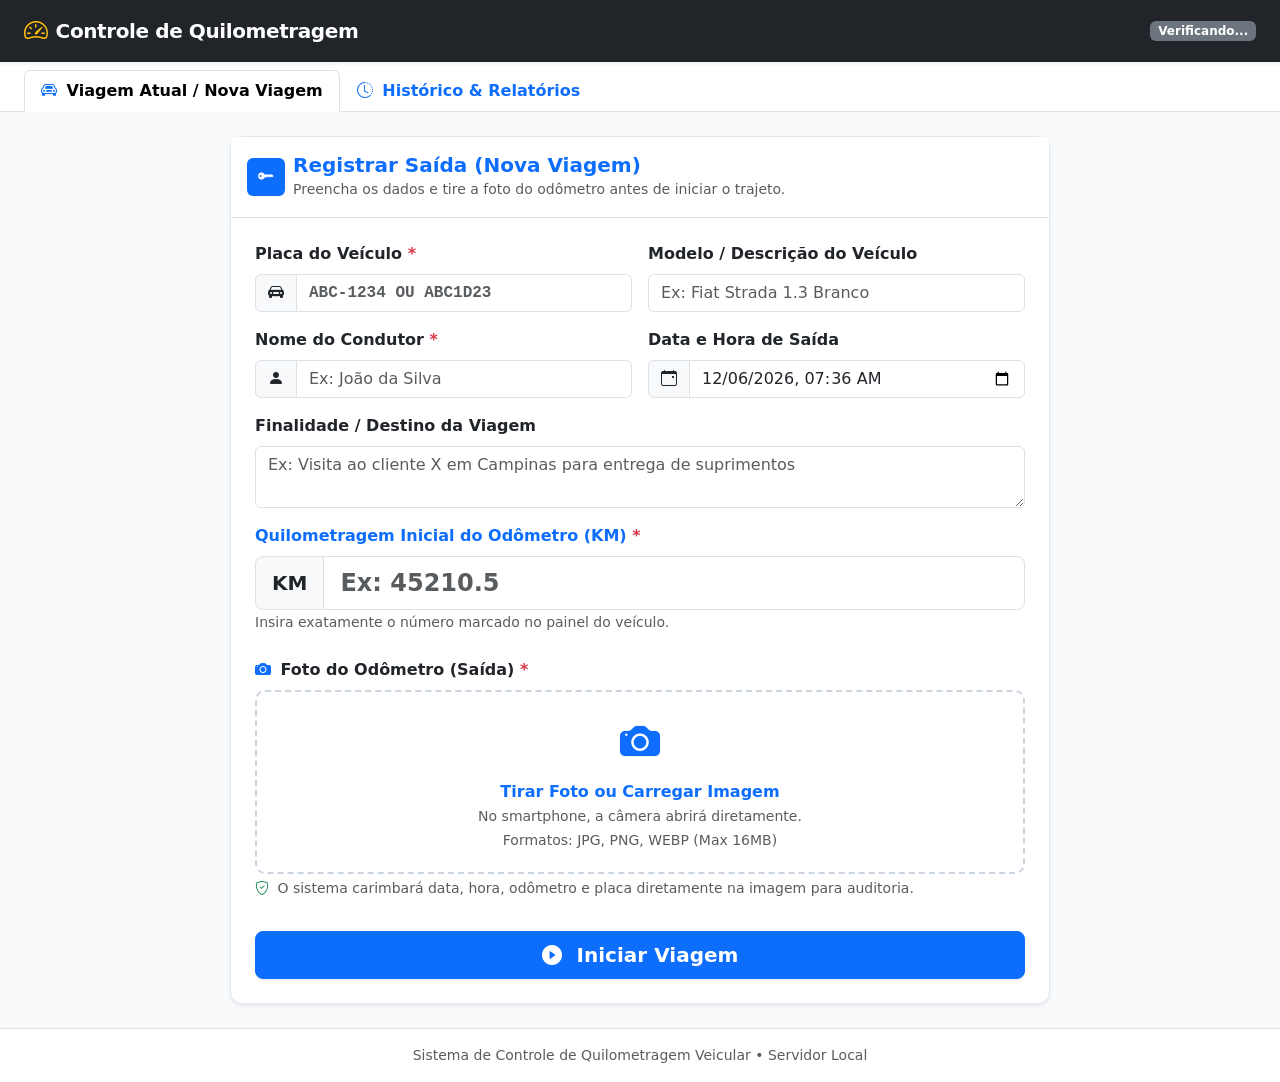
==== templates/index.html @ f2160346 "Publish APPFROTA project files Co-authored-by: Copilot <223556219+Copilot@users.noreply.github.com>" ====
<!DOCTYPE html>
<html lang="pt-BR">
<head>
    <meta charset="UTF-8">
    <meta name="viewport" content="width=device-width, initial-scale=1.0">
    <title>Controle de Quilometragem Veicular</title>
    <!-- Bootstrap 5 CSS -->
    <link href="https://cdn.jsdelivr.net/npm/bootstrap@5.3.3/dist/css/bootstrap.min.css" rel="stylesheet">
    <!-- Bootstrap Icons -->
    <link rel="stylesheet" href="https://cdn.jsdelivr.net/npm/bootstrap-icons@1.11.3/font/bootstrap-icons.min.css">
    <!-- Custom CSS -->
    <link rel="stylesheet" href="/static/css/style.css">
</head>
<body>

    <!-- Header / Navbar -->
    <nav class="navbar navbar-expand-lg navbar-dark bg-dark sticky-top shadow-sm">
        <div class="container-fluid px-3 px-md-4">
            <a class="navbar-brand d-flex align-items-center gap-2" href="#">
                <i class="bi bi-speedometer2 fs-4 text-warning"></i>
                <span>Controle de Quilometragem</span>
            </a>
            <div class="d-flex align-items-center gap-2">
                <span id="navStatusBadge" class="badge bg-secondary">Verificando...</span>
            </div>
        </div>
    </nav>

    <!-- Main Navigation Tabs -->
    <div class="bg-white border-bottom shadow-xs">
        <div class="container-fluid px-3 px-md-4">
            <ul class="nav nav-tabs border-0 pt-2" id="mainTab" role="tablist">
                <li class="nav-item" role="presentation">
                    <button class="nav-link active fw-semibold" id="tab-active-trip" data-bs-toggle="tab" data-bs-target="#activeTripPane" type="button" role="tab">
                        <i class="bi bi-car-front me-1 text-primary"></i> Viagem Atual / Nova Viagem
                    </button>
                </li>
                <li class="nav-item" role="presentation">
                    <button class="nav-link fw-semibold" id="tab-history" data-bs-toggle="tab" data-bs-target="#historyPane" type="button" role="tab">
                        <i class="bi bi-clock-history me-1 text-primary"></i> Histórico & Relatórios
                    </button>
                </li>
            </ul>
        </div>
    </div>

    <!-- Main Content Area -->
    <main class="container-fluid px-3 px-md-4 py-4 flex-grow-1">

        <div class="tab-content" id="mainTabContent">

            <!-- ========================================== -->
            <!-- TAB 1: REGISTRO / VIAGEM ATIVA             -->
            <!-- ========================================== -->
            <div class="tab-pane fade show active" id="activeTripPane" role="tabpanel">

                <!-- VIEW A: ACTIVE TRIP IN PROGRESS (Rendered dynamically if trip exists) -->
                <div id="activeTripContainer" class="d-none mb-4">
                    <div class="card active-trip-card shadow-lg p-3 p-md-4">
                        <div class="d-flex flex-column flex-md-row justify-content-between align-items-start align-items-md-center gap-2 mb-3">
                            <div class="d-flex align-items-center gap-2">
                                <span class="badge bg-warning text-dark fs-6 pulse-badge">
                                    <i class="bi bi-broadcast me-1"></i> VIAGEM EM ANDAMENTO
                                </span>
                                <span class="badge bg-light text-dark fw-bold fs-6" id="activePlate">ABC-1234</span>
                            </div>
                            <div class="text-white-50 small">
                                <i class="bi bi-stopwatch me-1"></i> Em trânsito: <strong class="text-white" id="activeDuration">0h 0m</strong>
                            </div>
                        </div>

                        <div class="row g-3 mb-3 text-white">
                            <div class="col-md-3 col-6">
                                <small class="text-white-50 d-block">Condutor</small>
                                <span class="fw-bold fs-6" id="activeDriver">-</span>
                            </div>
                            <div class="col-md-3 col-6">
                                <small class="text-white-50 d-block">Modelo do Veículo</small>
                                <span class="fw-semibold fs-6" id="activeModel">-</span>
                            </div>
                            <div class="col-md-3 col-6">
                                <small class="text-white-50 d-block">Partida (Saída)</small>
                                <span class="fw-semibold fs-6" id="activeStartTime">-</span>
                            </div>
                            <div class="col-md-3 col-6">
                                <small class="text-white-50 d-block">KM Inicial</small>
                                <span class="fw-bold fs-5 text-warning" id="activeStartKm">0.0 KM</span>
                            </div>
                        </div>

                        <div class="row g-3 mb-4">
                            <div class="col-md-6">
                                <small class="text-white-50 d-block mb-1">Finalidade / Destino</small>
                                <div class="bg-black bg-opacity-25 rounded p-2 text-white small" id="activePurpose">-</div>
                            </div>
                            <div class="col-md-6">
                                <small class="text-white-50 d-block mb-1">Foto Odômetro de Saída</small>
                                <div class="d-flex align-items-center gap-2">
                                    <img id="activeStartPhotoThumb" src="" alt="Foto Saída" class="odometer-thumb border-2 border-white" onclick="viewPhoto(this.src, 'Foto de Saída')">
                                    <span class="text-white-50 small">Clique na miniatura para ampliar</span>
                                </div>
                            </div>
                        </div>

                        <!-- Stops Timeline of active trip -->
                        <div class="mb-4">
                            <h6 class="text-white border-bottom border-white border-opacity-25 pb-2 mb-3">
                                <i class="bi bi-signpost-split me-1 text-warning"></i> Paradas Realizadas nesta Viagem (<span id="activeStopsCount">0</span>)
                            </h6>
                            <div id="activeStopsList" class="bg-black bg-opacity-20 rounded p-3">
                                <p class="text-white-50 mb-0 small fst-italic" id="noStopsMsg">Nenhuma parada registrada até o momento.</p>
                                <div id="activeStopsItems" class="d-flex flex-column gap-2"></div>
                            </div>
                        </div>

                        <!-- Action Buttons for Active Trip -->
                        <div class="d-flex flex-column flex-sm-row justify-content-between align-items-stretch align-items-sm-center gap-2 pt-2 border-top border-white border-opacity-25">
                            <button type="button" class="btn btn-outline-light btn-sm text-danger-hover" onclick="confirmCancelTrip()">
                                <i class="bi bi-x-circle me-1"></i> Cancelar Viagem
                            </button>
                            <div class="d-flex flex-column flex-sm-row gap-2">
                                <button type="button" class="btn btn-warning fw-bold text-dark px-3" onclick="openStopModal()">
                                    <i class="bi bi-pause-circle-fill me-1"></i> + Registrar Parada
                                </button>
                                <button type="button" class="btn btn-success fw-bold px-4" onclick="openFinishModal()">
                                    <i class="bi bi-flag-fill me-1"></i> Encerrar Viagem (Chegada)
                                </button>
                            </div>
                        </div>
                    </div>
                </div>

                <!-- VIEW B: NEW TRIP FORM (Shown when NO active trip) -->
                <div id="newTripContainer" class="card shadow-sm mx-auto" style="max-width: 820px;">
                    <div class="card-header bg-white border-bottom py-3">
                        <div class="d-flex align-items-center gap-2">
                            <div class="bg-primary text-white rounded p-2 d-flex align-items-center justify-content-center" style="width: 38px; height: 38px;">
                                <i class="bi bi-key-fill"></i>
                            </div>
                            <div>
                                <h5 class="mb-0 fw-bold text-primary">Registrar Saída (Nova Viagem)</h5>
                                <small class="text-muted">Preencha os dados e tire a foto do odômetro antes de iniciar o trajeto.</small>
                            </div>
                        </div>
                    </div>

                    <div class="card-body p-3 p-md-4">
                        <form id="startTripForm" enctype="multipart/form-data">
                            <div class="row g-3 mb-3">
                                <div class="col-md-6">
                                    <label class="form-label fw-semibold">Placa do Veículo <span class="text-danger">*</span></label>
                                    <div class="input-group">
                                        <span class="input-group-text"><i class="bi bi-car-front-fill"></i></span>
                                        <input type="text" class="form-control text-uppercase font-monospace fw-bold" name="vehicle_plate" id="startPlate" placeholder="ABC-1234 ou ABC1D23" required>
                                    </div>
                                </div>
                                <div class="col-md-6">
                                    <label class="form-label fw-semibold">Modelo / Descrição do Veículo</label>
                                    <input type="text" class="form-control" name="vehicle_model" id="startModel" placeholder="Ex: Fiat Strada 1.3 Branco">
                                </div>
                            </div>

                            <div class="row g-3 mb-3">
                                <div class="col-md-6">
                                    <label class="form-label fw-semibold">Nome do Condutor <span class="text-danger">*</span></label>
                                    <div class="input-group">
                                        <span class="input-group-text"><i class="bi bi-person-fill"></i></span>
                                        <input type="text" class="form-control" name="driver_name" id="startDriver" placeholder="Ex: João da Silva" required>
                                    </div>
                                </div>
                                <div class="col-md-6">
                                    <label class="form-label fw-semibold">Data e Hora de Saída</label>
                                    <div class="input-group">
                                        <span class="input-group-text"><i class="bi bi-calendar-event"></i></span>
                                        <input type="datetime-local" class="form-control" name="start_time" id="startTimeInput">
                                    </div>
                                </div>
                            </div>

                            <div class="mb-3">
                                <label class="form-label fw-semibold">Finalidade / Destino da Viagem</label>
                                <textarea class="form-control" name="purpose" id="startPurpose" rows="2" placeholder="Ex: Visita ao cliente X em Campinas para entrega de suprimentos"></textarea>
                            </div>

                            <div class="mb-4">
                                <label class="form-label fw-bold text-primary">Quilometragem Inicial do Odômetro (KM) <span class="text-danger">*</span></label>
                                <div class="input-group input-group-lg">
                                    <span class="input-group-text bg-light fw-bold">KM</span>
                                    <input type="number" step="0.1" min="0" class="form-control fw-bold fs-4 text-primary" name="start_km" id="startKm" placeholder="Ex: 45210.5" required>
                                </div>
                                <small class="text-muted">Insira exatamente o número marcado no painel do veículo.</small>
                            </div>

                            <!-- Photo Upload / Camera Capture -->
                            <div class="mb-4">
                                <label class="form-label fw-bold">
                                    <i class="bi bi-camera-fill text-primary me-1"></i> Foto do Odômetro (Saída) <span class="text-danger">*</span>
                                </label>
                                
                                <div class="photo-upload-box" id="startPhotoBox" onclick="document.getElementById('startPhotoInput').click()">
                                    <input type="file" id="startPhotoInput" name="photo" accept="image/*" capture="environment" class="d-none" required onchange="handlePhotoSelect(this, 'startPreview', 'startPhotoBoxContent')">
                                    
                                    <div id="startPhotoBoxContent">
                                        <i class="bi bi-camera-fill fs-1 text-primary mb-2 d-block"></i>
                                        <span class="fw-bold d-block text-primary">Tirar Foto ou Carregar Imagem</span>
                                        <small class="text-muted">No smartphone, a câmera abrirá diretamente.<br>Formatos: JPG, PNG, WEBP (Max 16MB)</small>
                                    </div>

                                    <div id="startPreview" class="photo-preview-container d-none">
                                        <img src="" alt="Pré-visualização" class="photo-preview-img mb-2 d-block mx-auto">
                                        <button type="button" class="btn btn-sm btn-outline-danger" onclick="clearPhotoSelection(event, 'startPhotoInput', 'startPreview', 'startPhotoBoxContent')">
                                            <i class="bi bi-trash"></i> Trocar Imagem
                                        </button>
                                    </div>
                                </div>
                                <small class="text-muted mt-1 d-block">
                                    <i class="bi bi-shield-check text-success me-1"></i> O sistema carimbará data, hora, odômetro e placa diretamente na imagem para auditoria.
                                </small>
                            </div>

                            <div class="d-grid pt-2">
                                <button type="submit" id="btnStartSubmit" class="btn btn-primary btn-lg fw-bold shadow-sm">
                                    <i class="bi bi-play-circle-fill me-2"></i> Iniciar Viagem
                                </button>
                            </div>
                        </form>
                    </div>
                </div>

            </div>

            <!-- ========================================== -->
            <!-- TAB 2: HISTÓRICO & RELATÓRIOS              -->
            <!-- ========================================== -->
            <div class="tab-pane fade" id="historyPane" role="tabpanel">

                <!-- Filter & Export Controls Card -->
                <div class="card shadow-sm mb-4">
                    <div class="card-body p-3 p-md-4">
                        <div class="row g-3 align-items-end">
                            <div class="col-md-3 col-sm-6">
                                <label class="form-label small fw-semibold text-muted">Filtrar por Mês</label>
                                <div class="input-group">
                                    <span class="input-group-text"><i class="bi bi-calendar3"></i></span>
                                    <select class="form-select" id="filterMonth" onchange="loadTrips()">
                                        <option value="">Todos os Meses</option>
                                    </select>
                                </div>
                            </div>
                            <div class="col-md-3 col-sm-6">
                                <label class="form-label small fw-semibold text-muted">Status da Viagem</label>
                                <select class="form-select" id="filterStatus" onchange="loadTrips()">
                                    <option value="">Todos os Status</option>
                                    <option value="FINALIZADA">Finalizadas</option>
                                    <option value="EM_ANDAMENTO">Em Andamento</option>
                                    <option value="CANCELADA">Canceladas</option>
                                </select>
                            </div>
                            <div class="col-md-3 col-sm-6">
                                <label class="form-label small fw-semibold text-muted">Busca Rápida</label>
                                <div class="input-group">
                                    <span class="input-group-text"><i class="bi bi-search"></i></span>
                                    <input type="text" class="form-control" id="filterSearch" placeholder="Placa, condutor ou destino..." oninput="debounceLoadTrips()">
                                </div>
                            </div>
                            <!-- Export Buttons -->
                            <div class="col-md-3 col-sm-6">
                                <label class="form-label small fw-semibold text-muted">Exportar Relatório</label>
                                <div class="d-flex gap-2">
                                    <button type="button" class="btn btn-outline-danger flex-fill fw-semibold btn-sm" onclick="exportData('pdf')" title="Baixar PDF do Mês Selecionado">
                                        <i class="bi bi-file-earmark-pdf-fill me-1"></i> PDF
                                    </button>
                                    <button type="button" class="btn btn-outline-success flex-fill fw-semibold btn-sm" onclick="exportData('excel')" title="Baixar Planilha Excel (.xlsx)">
                                        <i class="bi bi-file-earmark-excel-fill me-1"></i> Excel
                                    </button>
                                    <button type="button" class="btn btn-outline-secondary flex-fill fw-semibold btn-sm" onclick="exportData('csv')" title="Baixar Arquivo CSV">
                                        <i class="bi bi-filetype-csv me-1"></i> CSV
                                    </button>
                                </div>
                            </div>
                        </div>
                    </div>
                </div>

                <!-- KPI Cards Row -->
                <div class="row g-3 mb-4">
                    <div class="col-xl-3 col-sm-6">
                        <div class="card kpi-card shadow-sm p-3">
                            <div class="d-flex justify-content-between align-items-center">
                                <div>
                                    <small class="text-muted fw-semibold d-block">TOTAL DE VIAGENS</small>
                                    <span class="fs-3 fw-bold text-dark" id="kpiTotalTrips">0</span>
                                </div>
                                <div class="bg-primary bg-opacity-10 text-primary rounded-circle p-3">
                                    <i class="bi bi-geo-alt-fill fs-4"></i>
                                </div>
                            </div>
                        </div>
                    </div>
                    <div class="col-xl-3 col-sm-6">
                        <div class="card kpi-card kpi-success shadow-sm p-3">
                            <div class="d-flex justify-content-between align-items-center">
                                <div>
                                    <small class="text-muted fw-semibold d-block">KM TOTAL PERCORRIDO</small>
                                    <span class="fs-3 fw-bold text-success" id="kpiTotalKm">0,0 KM</span>
                                </div>
                                <div class="bg-success bg-opacity-10 text-success rounded-circle p-3">
                                    <i class="bi bi-speedometer fs-4"></i>
                                </div>
                            </div>
                        </div>
                    </div>
                    <div class="col-xl-3 col-sm-6">
                        <div class="card kpi-card kpi-info shadow-sm p-3">
                            <div class="d-flex justify-content-between align-items-center">
                                <div>
                                    <small class="text-muted fw-semibold d-block">MÉDIA KM / VIAGEM</small>
                                    <span class="fs-3 fw-bold text-primary" id="kpiAvgKm">0,0 KM</span>
                                </div>
                                <div class="bg-info bg-opacity-10 text-primary rounded-circle p-3">
                                    <i class="bi bi-graph-up fs-4"></i>
                                </div>
                            </div>
                        </div>
                    </div>
                    <div class="col-xl-3 col-sm-6">
                        <div class="card kpi-card kpi-warning shadow-sm p-3">
                            <div class="d-flex justify-content-between align-items-center">
                                <div>
                                    <small class="text-muted fw-semibold d-block">VEÍCULOS ATIVOS</small>
                                    <span class="fs-3 fw-bold text-warning" id="kpiVehicles">0</span>
                                </div>
                                <div class="bg-warning bg-opacity-10 text-warning rounded-circle p-3">
                                    <i class="bi bi-truck fs-4"></i>
                                </div>
                            </div>
                        </div>
                    </div>
                </div>

                <!-- Table Card -->
                <div class="card shadow-sm">
                    <div class="card-header bg-white border-bottom py-3 d-flex justify-content-between align-items-center">
                        <h6 class="mb-0 fw-bold">
                            <i class="bi bi-list-ul me-1 text-primary"></i> Histórico de Viagens
                        </h6>
                        <span class="badge bg-light text-dark border" id="tableCountBadge">0 registros</span>
                    </div>

                    <div class="table-responsive">
                        <table class="table table-hover align-middle mb-0" id="tripsTable">
                            <thead class="table-light small text-muted text-uppercase">
                                <tr>
                                    <th class="ps-3">ID / Início</th>
                                    <th>Veículo / Condutor</th>
                                    <th>KM Inicial</th>
                                    <th>Paradas</th>
                                    <th>KM Final</th>
                                    <th>Distância</th>
                                    <th>Status</th>
                                    <th class="text-end pe-3">Ações</th>
                                </tr>
                            </thead>
                            <tbody id="tripsTableBody">
                                <tr>
                                    <td colspan="8" class="text-center py-5 text-muted">
                                        <div class="spinner-border spinner-border-sm text-primary mb-2" role="status"></div>
                                        <div>Carregando viagens...</div>
                                    </td>
                                </tr>
                            </tbody>
                        </table>
                    </div>
                </div>

            </div>

        </div>

    </main>

    <!-- Footer -->
    <footer class="bg-white border-top py-3 mt-auto">
        <div class="container-fluid px-4 text-center text-muted small">
            Sistema de Controle de Quilometragem Veicular &bull; Servidor Local
        </div>
    </footer>

    <!-- ========================================== -->
    <!-- MODAL: REGISTRAR PARADA                    -->
    <!-- ========================================== -->
    <div class="modal fade" id="modalStop" tabindex="-1" aria-hidden="true">
        <div class="modal-dialog modal-dialog-centered">
            <div class="modal-content">
                <form id="stopForm" enctype="multipart/form-data">
                    <div class="modal-header bg-warning bg-opacity-10 border-bottom border-warning">
                        <h5 class="modal-title fw-bold text-dark">
                            <i class="bi bi-pause-circle-fill text-warning me-2"></i> Registrar Parada na Viagem
                        </h5>
                        <button type="button" class="btn-close" data-bs-dismiss="modal" aria-label="Close"></button>
                    </div>
                    <div class="modal-body p-4">
                        <div class="alert alert-info py-2 small mb-3">
                            <i class="bi bi-info-circle me-1"></i> KM inicial da viagem: <strong id="modalStopStartKm">0.0 KM</strong>
                        </div>

                        <div class="mb-3">
                            <label class="form-label fw-bold">Quilometragem no Momento da Parada (KM) <span class="text-danger">*</span></label>
                            <input type="number" step="0.1" min="0" class="form-control form-control-lg fw-bold text-warning" name="stop_km" id="stopKmInput" placeholder="Ex: 45280.0" required>
                        </div>

                        <div class="mb-3">
                            <label class="form-label fw-semibold">Motivo / Local da Parada</label>
                            <input type="text" class="form-control" name="reason" id="stopReasonInput" placeholder="Ex: Almoço, Abastecimento, Pausa descanso, Pedágio">
                        </div>

                        <!-- Photo Capture for Stop -->
                        <div class="mb-3">
                            <label class="form-label fw-bold">
                                <i class="bi bi-camera-fill text-primary me-1"></i> Foto do Odômetro na Parada <span class="text-danger">*</span>
                            </label>
                            <div class="photo-upload-box" onclick="document.getElementById('stopPhotoInput').click()">
                                <input type="file" id="stopPhotoInput" name="photo" accept="image/*" capture="environment" class="d-none" required onchange="handlePhotoSelect(this, 'stopPreview', 'stopPhotoBoxContent')">
                                <div id="stopPhotoBoxContent">
                                    <i class="bi bi-camera-fill fs-2 text-warning mb-1 d-block"></i>
                                    <span class="fw-bold d-block text-dark">Tirar Foto do Odômetro</span>
                                    <small class="text-muted">A foto receberá carimbo com o timestamp da parada.</small>
                                </div>
                                <div id="stopPreview" class="photo-preview-container d-none">
                                    <img src="" alt="Pré-visualização" class="photo-preview-img mb-2 d-block mx-auto">
                                    <button type="button" class="btn btn-sm btn-outline-danger" onclick="clearPhotoSelection(event, 'stopPhotoInput', 'stopPreview', 'stopPhotoBoxContent')">
                                        <i class="bi bi-trash"></i> Trocar
                                    </button>
                                </div>
                            </div>
                        </div>
                    </div>
                    <div class="modal-footer bg-light">
                        <button type="button" class="btn btn-outline-secondary" data-bs-dismiss="modal">Cancelar</button>
                        <button type="submit" id="btnStopSubmit" class="btn btn-warning fw-bold text-dark">
                            <i class="bi bi-check2-circle me-1"></i> Salvar Parada
                        </button>
                    </div>
                </form>
            </div>
        </div>
    </div>

    <!-- ========================================== -->
    <!-- MODAL: ENCERRAR VIAGEM (CHEGADA)           -->
    <!-- ========================================== -->
    <div class="modal fade" id="modalFinish" tabindex="-1" aria-hidden="true">
        <div class="modal-dialog modal-dialog-centered">
            <div class="modal-content">
                <form id="finishForm" enctype="multipart/form-data">
                    <div class="modal-header bg-success bg-opacity-10 border-bottom border-success">
                        <h5 class="modal-title fw-bold text-success">
                            <i class="bi bi-flag-fill text-success me-2"></i> Encerrar Viagem (Chegada)
                        </h5>
                        <button type="button" class="btn-close" data-bs-dismiss="modal" aria-label="Close"></button>
                    </div>
                    <div class="modal-body p-4">
                        <div class="alert alert-secondary py-2 small mb-3">
                            <div class="d-flex justify-content-between">
                                <span>KM de Saída: <strong id="modalFinishStartKm">0.0 KM</strong></span>
                                <span id="modalFinishLastStopWrapper" class="d-none">Última Parada: <strong id="modalFinishLastStopKm">0.0 KM</strong></span>
                            </div>
                        </div>

                        <div class="mb-3">
                            <label class="form-label fw-bold">Quilometragem Final de Chegada (KM) <span class="text-danger">*</span></label>
                            <input type="number" step="0.1" min="0" class="form-control form-control-lg fw-bold text-success" name="end_km" id="finishKmInput" placeholder="Ex: 45395.0" required oninput="calculateDistancePreview()">
                        </div>

                        <div id="distancePreviewAlert" class="alert alert-success d-flex align-items-center justify-content-between py-2 mb-3 d-none">
                            <span>Distância Total Percorrida:</span>
                            <span class="fs-5 fw-bold" id="finishDistancePreview">0.0 KM</span>
                        </div>

                        <!-- Photo Capture for Arrival -->
                        <div class="mb-3">
                            <label class="form-label fw-bold">
                                <i class="bi bi-camera-fill text-primary me-1"></i> Foto de Chegada do Odômetro <span class="text-danger">*</span>
                            </label>
                            <div class="photo-upload-box" onclick="document.getElementById('finishPhotoInput').click()">
                                <input type="file" id="finishPhotoInput" name="photo" accept="image/*" capture="environment" class="d-none" required onchange="handlePhotoSelect(this, 'finishPreview', 'finishPhotoBoxContent')">
                                <div id="finishPhotoBoxContent">
                                    <i class="bi bi-camera-fill fs-2 text-success mb-1 d-block"></i>
                                    <span class="fw-bold d-block text-dark">Tirar Foto do Odômetro</span>
                                    <small class="text-muted">A foto receberá carimbo com o timestamp de chegada.</small>
                                </div>
                                <div id="finishPreview" class="photo-preview-container d-none">
                                    <img src="" alt="Pré-visualização" class="photo-preview-img mb-2 d-block mx-auto">
                                    <button type="button" class="btn btn-sm btn-outline-danger" onclick="clearPhotoSelection(event, 'finishPhotoInput', 'finishPreview', 'finishPhotoBoxContent')">
                                        <i class="bi bi-trash"></i> Trocar
                                    </button>
                                </div>
                            </div>
                        </div>
                    </div>
                    <div class="modal-footer bg-light">
                        <button type="button" class="btn btn-outline-secondary" data-bs-dismiss="modal">Voltar</button>
                        <button type="submit" id="btnFinishSubmit" class="btn btn-success fw-bold px-4">
                            <i class="bi bi-check2-all me-1"></i> Concluir Viagem
                        </button>
                    </div>
                </form>
            </div>
        </div>
    </div>

    <!-- ========================================== -->
    <!-- MODAL: DETALHES COMPLETOS DA VIAGEM        -->
    <!-- ========================================== -->
    <div class="modal fade" id="modalTripDetails" tabindex="-1" aria-hidden="true">
        <div class="modal-dialog modal-dialog-centered modal-lg">
            <div class="modal-content">
                <div class="modal-header bg-dark text-white">
                    <h5 class="modal-title fw-bold" id="detailModalTitle">
                        <i class="bi bi-journal-text me-2 text-warning"></i> Detalhes da Viagem #0
                    </h5>
                    <button type="button" class="btn-close btn-close-white" data-bs-dismiss="modal" aria-label="Close"></button>
                </div>
                <div class="modal-body p-4" id="detailModalBody">
                    <!-- Loaded dynamically via JavaScript -->
                </div>
                <div class="modal-footer bg-light">
                    <button type="button" class="btn btn-secondary" data-bs-dismiss="modal">Fechar</button>
                </div>
            </div>
        </div>
    </div>

    <!-- ========================================== -->
    <!-- MODAL: VISUALIZADOR DE FOTO (LIGHTBOX)     -->
    <!-- ========================================== -->
    <div class="modal fade" id="modalLightbox" tabindex="-1" aria-hidden="true">
        <div class="modal-dialog modal-dialog-centered modal-lg">
            <div class="modal-content bg-dark text-white">
                <div class="modal-header border-secondary">
                    <h6 class="modal-title" id="lightboxTitle">Foto do Odômetro</h6>
                    <button type="button" class="btn-close btn-close-white" data-bs-dismiss="modal" aria-label="Close"></button>
                </div>
                <div class="modal-body text-center p-3">
                    <img id="lightboxImg" src="" alt="Foto Odômetro" class="lightbox-img img-fluid">
                </div>
                <div class="modal-footer border-secondary justify-content-between">
                    <span class="small text-muted" id="lightboxSubtitle">Carimbo de data/hora gravado na imagem</span>
                    <a id="lightboxDownloadBtn" href="#" download class="btn btn-outline-light btn-sm">
                        <i class="bi bi-download me-1"></i> Baixar Imagem Original
                    </a>
                </div>
            </div>
        </div>
    </div>

    <!-- Toast Notification Container -->
    <div class="toast-container position-fixed bottom-0 end-0 p-3" style="z-index: 1100;">
        <div id="liveToast" class="toast align-items-center text-white border-0 shadow" role="alert" aria-live="assertive" aria-atomic="true">
            <div class="d-flex">
                <div class="toast-body d-flex align-items-center gap-2" id="toastMessage">
                    <!-- Message text -->
                </div>
                <button type="button" class="btn-close btn-close-white me-2 m-auto" data-bs-dismiss="toast" aria-label="Close"></button>
            </div>
        </div>
    </div>

    <!-- Bootstrap 5 JS Bundle -->
    <script src="https://cdn.jsdelivr.net/npm/bootstrap@5.3.3/dist/js/bootstrap.bundle.min.js"></script>
    <!-- Custom JS -->
    <script src="/static/js/app.js"></script>
</body>
</html>
---- static/css/style.css ----
/* Custom Styles for Vehicle Mileage Tracking Application */

:root {
    --primary-color: #1e3a8a;
    --primary-hover: #1e40af;
    --accent-color: #0284c7;
    --success-color: #16a34a;
    --warning-color: #d97706;
    --danger-color: #dc2626;
    --dark-bg: #0f172a;
    --card-shadow: 0 4px 6px -1px rgba(0, 0, 0, 0.08), 0 2px 4px -2px rgba(0, 0, 0, 0.05);
}

body {
    background-color: #f8fafc;
    color: #1e293b;
    font-family: system-ui, -apple-system, 'Segoe UI', Roboto, Helvetica, Arial, sans-serif;
    min-height: 100vh;
    display: flex;
    flex-direction: column;
}

/* Navbar */
.navbar-brand {
    font-weight: 700;
    letter-spacing: -0.02em;
}

/* Card Styling */
.card {
    border-radius: 12px;
    border: 1px solid #e2e8f0;
    box-shadow: var(--card-shadow);
    transition: transform 0.15s ease, box-shadow 0.15s ease;
}

/* KPI Cards */
.kpi-card {
    border-left: 4px solid var(--primary-color);
}
.kpi-card.kpi-success {
    border-left-color: var(--success-color);
}
.kpi-card.kpi-warning {
    border-left-color: var(--warning-color);
}
.kpi-card.kpi-info {
    border-left-color: var(--accent-color);
}

/* Active Trip Pulse & Card */
.active-trip-card {
    background: linear-gradient(135deg, #1e3a8a 0%, #1e40af 100%);
    color: #ffffff;
    border: none;
}

.pulse-badge {
    animation: pulse-animation 2s infinite;
}

@keyframes pulse-animation {
    0% {
        box-shadow: 0 0 0 0 rgba(234, 179, 8, 0.7);
    }
    70% {
        box-shadow: 0 0 0 10px rgba(234, 179, 8, 0);
    }
    100% {
        box-shadow: 0 0 0 0 rgba(234, 179, 8, 0);
    }
}

/* Photo Upload Box */
.photo-upload-box {
    border: 2px dashed #cbd5e1;
    border-radius: 10px;
    padding: 20px;
    text-align: center;
    background-color: #ffffff;
    cursor: pointer;
    transition: all 0.2s ease-in-out;
}

.photo-upload-box:hover {
    border-color: var(--primary-color);
    background-color: #f1f5f9;
}

.photo-preview-container {
    position: relative;
    display: inline-block;
    max-width: 100%;
}

.photo-preview-img {
    max-height: 200px;
    border-radius: 8px;
    object-fit: cover;
    border: 2px solid #e2e8f0;
}

/* Photo Thumbnails in Table/Timeline */
.odometer-thumb {
    width: 52px;
    height: 52px;
    object-fit: cover;
    border-radius: 6px;
    cursor: pointer;
    transition: transform 0.15s ease, filter 0.15s ease;
    border: 1px solid #cbd5e1;
}

.odometer-thumb:hover {
    transform: scale(1.08);
    filter: brightness(1.05);
}

/* Timeline in Details Modal */
.timeline {
    position: relative;
    padding-left: 32px;
    list-style: none;
}

.timeline::before {
    content: '';
    position: absolute;
    top: 8px;
    bottom: 8px;
    left: 11px;
    width: 2px;
    background-color: #e2e8f0;
}

.timeline-item {
    position: relative;
    margin-bottom: 24px;
}

.timeline-item:last-child {
    margin-bottom: 0;
}

.timeline-badge {
    position: absolute;
    left: -32px;
    width: 24px;
    height: 24px;
    border-radius: 50%;
    text-align: center;
    line-height: 24px;
    font-size: 11px;
    color: #ffffff;
    z-index: 1;
}

/* Lightbox Modal */
.lightbox-img {
    max-height: 75vh;
    width: auto;
    max-width: 100%;
    margin: 0 auto;
    display: block;
    border-radius: 8px;
}

/* Mobile Tweaks */
@media (max-width: 768px) {
    .btn-responsive-group {
        display: flex;
        flex-direction: column;
        gap: 8px;
    }
    .btn-responsive-group .btn {
        width: 100%;
    }
}
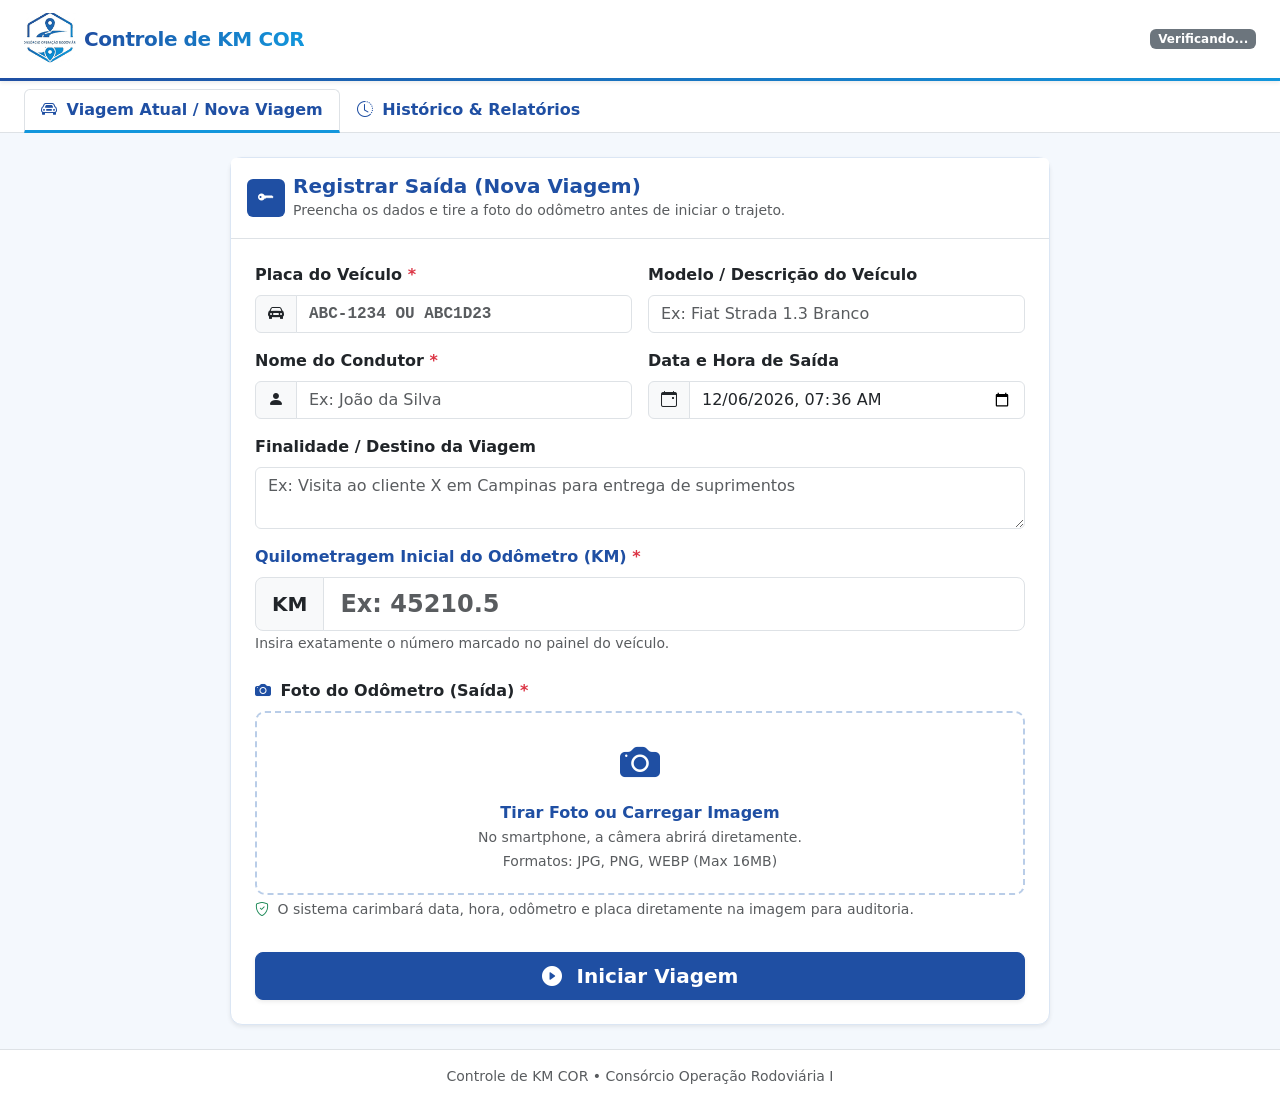
==== commit 8e3cbcf8: "Rename app to Controle de KM COR and add logo to header Co-authored-by: Copilot <223556219+Copilot@u" ====
--- a/templates/index.html
+++ b/templates/index.html
@@ -3,7 +3,9 @@
 <head>
     <meta charset="UTF-8">
     <meta name="viewport" content="width=device-width, initial-scale=1.0">
-    <title>Controle de Quilometragem Veicular</title>
+    <title>Controle de KM COR</title>
+    <link rel="icon" type="image/svg+xml" href="/static/img/logo.svg">
+    <meta name="theme-color" content="#1f4fa3">
     <!-- Bootstrap 5 CSS -->
     <link href="https://cdn.jsdelivr.net/npm/bootstrap@5.3.3/dist/css/bootstrap.min.css" rel="stylesheet">
     <!-- Bootstrap Icons -->
@@ -14,11 +16,11 @@
 <body>
 
     <!-- Header / Navbar -->
-    <nav class="navbar navbar-expand-lg navbar-dark bg-dark sticky-top shadow-sm">
+    <nav class="navbar navbar-expand-lg brand-navbar sticky-top shadow-sm">
         <div class="container-fluid px-3 px-md-4">
             <a class="navbar-brand d-flex align-items-center gap-2" href="#">
-                <i class="bi bi-speedometer2 fs-4 text-warning"></i>
-                <span>Controle de Quilometragem</span>
+                <img src="/static/img/logo.svg" alt="Consórcio Operação Rodoviária I" class="brand-logo">
+                <span class="brand-title">Controle de KM COR</span>
             </a>
             <div class="d-flex align-items-center gap-2">
                 <span id="navStatusBadge" class="badge bg-secondary">Verificando...</span>
@@ -382,7 +384,7 @@
     <!-- Footer -->
     <footer class="bg-white border-top py-3 mt-auto">
         <div class="container-fluid px-4 text-center text-muted small">
-            Sistema de Controle de Quilometragem Veicular &bull; Servidor Local
+            Controle de KM COR &bull; Consórcio Operação Rodoviária I
         </div>
     </footer>
 
@@ -515,7 +517,7 @@
     <div class="modal fade" id="modalTripDetails" tabindex="-1" aria-hidden="true">
         <div class="modal-dialog modal-dialog-centered modal-lg">
             <div class="modal-content">
-                <div class="modal-header bg-dark text-white">
+                <div class="modal-header bg-primary text-white">
                     <h5 class="modal-title fw-bold" id="detailModalTitle">
                         <i class="bi bi-journal-text me-2 text-warning"></i> Detalhes da Viagem #0
                     </h5>
--- a/static/css/style.css
+++ b/static/css/style.css
@@ -1,18 +1,53 @@
-/* Custom Styles for Vehicle Mileage Tracking Application */
+/* Custom Styles for Controle de KM COR */
 
 :root {
-    --primary-color: #1e3a8a;
-    --primary-hover: #1e40af;
-    --accent-color: #0284c7;
+    --primary-color: #1f4fa3;
+    --primary-hover: #183f85;
+    --accent-color: #1296dc;
     --success-color: #16a34a;
     --warning-color: #d97706;
     --danger-color: #dc2626;
-    --dark-bg: #0f172a;
+    --dark-bg: #0f2a5c;
     --card-shadow: 0 4px 6px -1px rgba(0, 0, 0, 0.08), 0 2px 4px -2px rgba(0, 0, 0, 0.05);
+
+    --bs-primary: #1f4fa3;
+    --bs-primary-rgb: 31, 79, 163;
+    --bs-info: #1296dc;
+    --bs-info-rgb: 18, 150, 220;
+    --bs-link-color: #1f4fa3;
+    --bs-link-hover-color: #183f85;
+}
+
+.btn-primary {
+    --bs-btn-bg: #1f4fa3;
+    --bs-btn-border-color: #1f4fa3;
+    --bs-btn-hover-bg: #183f85;
+    --bs-btn-hover-border-color: #183f85;
+    --bs-btn-active-bg: #153671;
+    --bs-btn-active-border-color: #153671;
+    --bs-btn-disabled-bg: #1f4fa3;
+    --bs-btn-disabled-border-color: #1f4fa3;
+}
+
+.btn-outline-primary {
+    --bs-btn-color: #1f4fa3;
+    --bs-btn-border-color: #1f4fa3;
+    --bs-btn-hover-bg: #1f4fa3;
+    --bs-btn-hover-border-color: #1f4fa3;
+    --bs-btn-active-bg: #1f4fa3;
+    --bs-btn-active-border-color: #1f4fa3;
+}
+
+.text-primary {
+    color: #1f4fa3 !important;
+}
+
+.bg-primary {
+    background-color: #1f4fa3 !important;
 }
 
 body {
-    background-color: #f8fafc;
+    background-color: #f4f8fd;
     color: #1e293b;
     font-family: system-ui, -apple-system, 'Segoe UI', Roboto, Helvetica, Arial, sans-serif;
     min-height: 100vh;
@@ -21,15 +56,45 @@
 }
 
 /* Navbar */
+.brand-navbar {
+    background-color: #ffffff;
+    border-bottom: 3px solid transparent;
+    border-image: linear-gradient(90deg, #1f4fa3 0%, #1296dc 100%) 1;
+}
+
 .navbar-brand {
     font-weight: 700;
     letter-spacing: -0.02em;
+    color: #1f4fa3;
+}
+
+.navbar-brand:hover {
+    color: #183f85;
+}
+
+.brand-logo {
+    height: 52px;
+    width: 52px;
+    object-fit: contain;
+}
+
+.brand-title {
+    background: linear-gradient(90deg, #1f4fa3 0%, #1296dc 100%);
+    -webkit-background-clip: text;
+    background-clip: text;
+    -webkit-text-fill-color: transparent;
+    font-size: 1.25rem;
+}
+
+.nav-tabs .nav-link.active {
+    color: #1f4fa3;
+    border-bottom: 3px solid #1296dc;
 }
 
 /* Card Styling */
 .card {
     border-radius: 12px;
-    border: 1px solid #e2e8f0;
+    border: 1px solid #dbe6f4;
     box-shadow: var(--card-shadow);
     transition: transform 0.15s ease, box-shadow 0.15s ease;
 }
@@ -50,7 +115,7 @@
 
 /* Active Trip Pulse & Card */
 .active-trip-card {
-    background: linear-gradient(135deg, #1e3a8a 0%, #1e40af 100%);
+    background: linear-gradient(135deg, #1f4fa3 0%, #1296dc 100%);
     color: #ffffff;
     border: none;
 }
@@ -73,7 +138,7 @@
 
 /* Photo Upload Box */
 .photo-upload-box {
-    border: 2px dashed #cbd5e1;
+    border: 2px dashed #b9cde8;
     border-radius: 10px;
     padding: 20px;
     text-align: center;
@@ -83,8 +148,8 @@
 }
 
 .photo-upload-box:hover {
-    border-color: var(--primary-color);
-    background-color: #f1f5f9;
+    border-color: var(--accent-color);
+    background-color: #eef6fd;
 }
 
 .photo-preview-container {
@@ -97,7 +162,7 @@
     max-height: 200px;
     border-radius: 8px;
     object-fit: cover;
-    border: 2px solid #e2e8f0;
+    border: 2px solid #dbe6f4;
 }
 
 /* Photo Thumbnails in Table/Timeline */
@@ -108,7 +173,7 @@
     border-radius: 6px;
     cursor: pointer;
     transition: transform 0.15s ease, filter 0.15s ease;
-    border: 1px solid #cbd5e1;
+    border: 1px solid #b9cde8;
 }
 
 .odometer-thumb:hover {
@@ -130,7 +195,7 @@
     bottom: 8px;
     left: 11px;
     width: 2px;
-    background-color: #e2e8f0;
+    background-color: #dbe6f4;
 }
 
 .timeline-item {
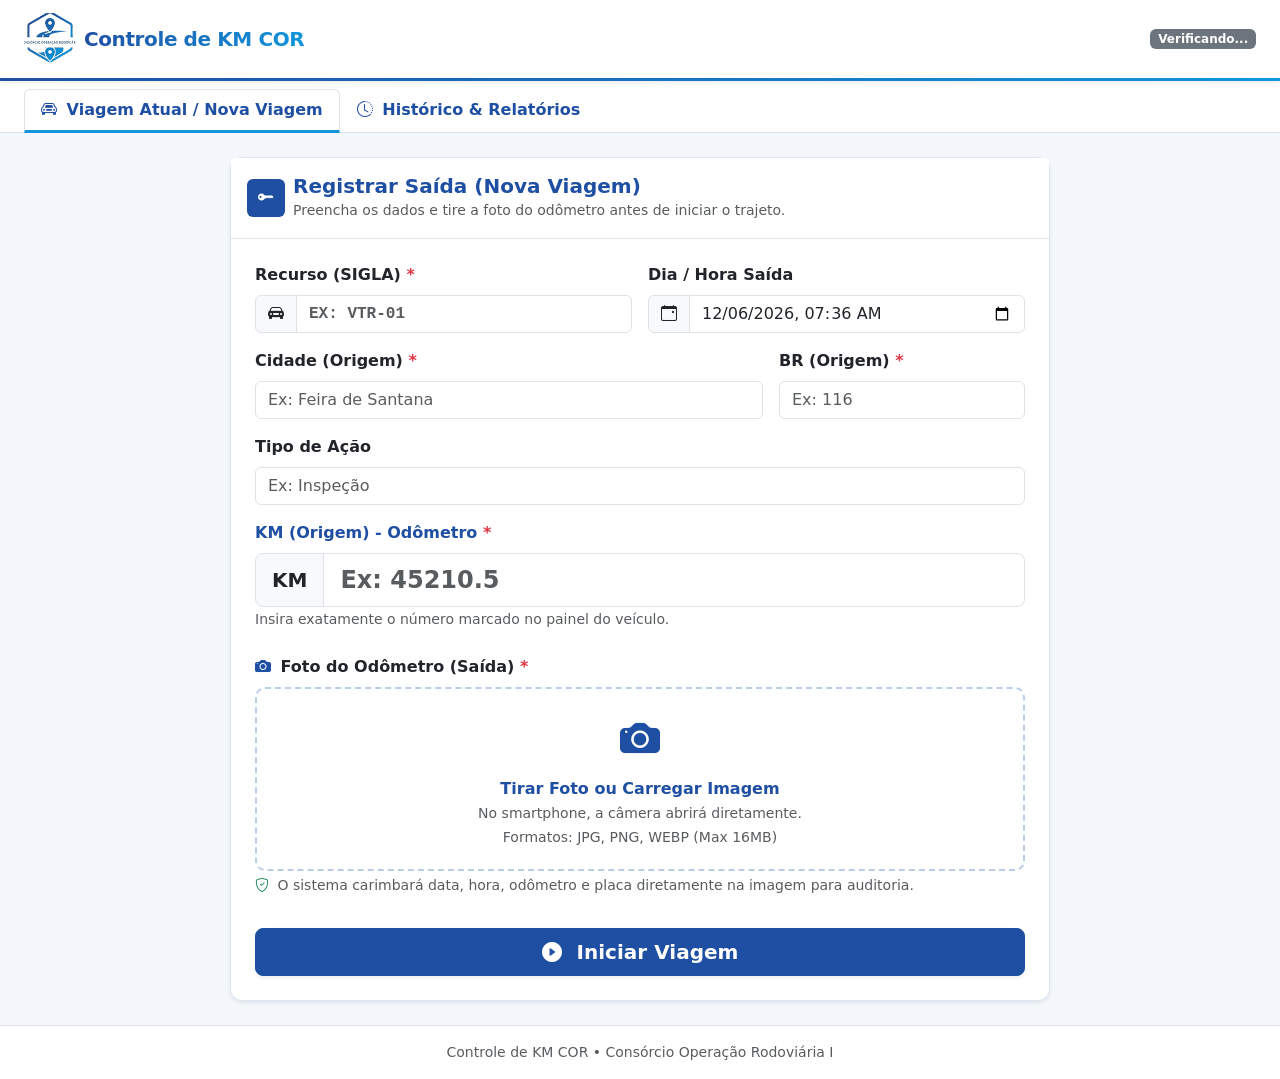
==== commit 7fc4810c: "UI: formulário no modelo de inspeção" ====
--- a/templates/index.html
+++ b/templates/index.html
@@ -73,11 +73,11 @@
 
                         <div class="row g-3 mb-3 text-white">
                             <div class="col-md-3 col-6">
-                                <small class="text-white-50 d-block">Condutor</small>
+                                <small class="text-white-50 d-block">Origem (Cidade / BR)</small>
                                 <span class="fw-bold fs-6" id="activeDriver">-</span>
                             </div>
                             <div class="col-md-3 col-6">
-                                <small class="text-white-50 d-block">Modelo do Veículo</small>
+                                <small class="text-white-50 d-block">Tipo de Ação</small>
                                 <span class="fw-semibold fs-6" id="activeModel">-</span>
                             </div>
                             <div class="col-md-3 col-6">
@@ -92,7 +92,7 @@
 
                         <div class="row g-3 mb-4">
                             <div class="col-md-6">
-                                <small class="text-white-50 d-block mb-1">Finalidade / Destino</small>
+                                <small class="text-white-50 d-block mb-1">Observações</small>
                                 <div class="bg-black bg-opacity-25 rounded p-2 text-white small" id="activePurpose">-</div>
                             </div>
                             <div class="col-md-6">
@@ -150,28 +150,14 @@
                         <form id="startTripForm" enctype="multipart/form-data">
                             <div class="row g-3 mb-3">
                                 <div class="col-md-6">
-                                    <label class="form-label fw-semibold">Placa do Veículo <span class="text-danger">*</span></label>
+                                    <label class="form-label fw-semibold">Recurso (SIGLA) <span class="text-danger">*</span></label>
                                     <div class="input-group">
                                         <span class="input-group-text"><i class="bi bi-car-front-fill"></i></span>
-                                        <input type="text" class="form-control text-uppercase font-monospace fw-bold" name="vehicle_plate" id="startPlate" placeholder="ABC-1234 ou ABC1D23" required>
+                                        <input type="text" class="form-control text-uppercase font-monospace fw-bold" name="vehicle_plate" id="startPlate" placeholder="Ex: VTR-01" required>
                                     </div>
                                 </div>
                                 <div class="col-md-6">
-                                    <label class="form-label fw-semibold">Modelo / Descrição do Veículo</label>
-                                    <input type="text" class="form-control" name="vehicle_model" id="startModel" placeholder="Ex: Fiat Strada 1.3 Branco">
-                                </div>
-                            </div>
-
-                            <div class="row g-3 mb-3">
-                                <div class="col-md-6">
-                                    <label class="form-label fw-semibold">Nome do Condutor <span class="text-danger">*</span></label>
-                                    <div class="input-group">
-                                        <span class="input-group-text"><i class="bi bi-person-fill"></i></span>
-                                        <input type="text" class="form-control" name="driver_name" id="startDriver" placeholder="Ex: João da Silva" required>
-                                    </div>
-                                </div>
-                                <div class="col-md-6">
-                                    <label class="form-label fw-semibold">Data e Hora de Saída</label>
+                                    <label class="form-label fw-semibold">Dia / Hora Saída</label>
                                     <div class="input-group">
                                         <span class="input-group-text"><i class="bi bi-calendar-event"></i></span>
                                         <input type="datetime-local" class="form-control" name="start_time" id="startTimeInput">
@@ -179,13 +165,24 @@
                                 </div>
                             </div>
 
+                            <div class="row g-3 mb-3">
+                                <div class="col-md-8">
+                                    <label class="form-label fw-semibold">Cidade (Origem) <span class="text-danger">*</span></label>
+                                    <input type="text" class="form-control" name="origin_city" id="startOriginCity" placeholder="Ex: Feira de Santana" required>
+                                </div>
+                                <div class="col-md-4">
+                                    <label class="form-label fw-semibold">BR (Origem) <span class="text-danger">*</span></label>
+                                    <input type="text" class="form-control" name="origin_br" id="startOriginBr" placeholder="Ex: 116" required>
+                                </div>
+                            </div>
+
                             <div class="mb-3">
-                                <label class="form-label fw-semibold">Finalidade / Destino da Viagem</label>
-                                <textarea class="form-control" name="purpose" id="startPurpose" rows="2" placeholder="Ex: Visita ao cliente X em Campinas para entrega de suprimentos"></textarea>
+                                <label class="form-label fw-semibold">Tipo de Ação</label>
+                                <input type="text" class="form-control" name="action_type" id="startActionType" placeholder="Ex: Inspeção">
                             </div>
 
                             <div class="mb-4">
-                                <label class="form-label fw-bold text-primary">Quilometragem Inicial do Odômetro (KM) <span class="text-danger">*</span></label>
+                                <label class="form-label fw-bold text-primary">KM (Origem) - Odômetro <span class="text-danger">*</span></label>
                                 <div class="input-group input-group-lg">
                                     <span class="input-group-text bg-light fw-bold">KM</span>
                                     <input type="number" step="0.1" min="0" class="form-control fw-bold fs-4 text-primary" name="start_km" id="startKm" placeholder="Ex: 45210.5" required>
@@ -262,7 +259,7 @@
                                 <label class="form-label small fw-semibold text-muted">Busca Rápida</label>
                                 <div class="input-group">
                                     <span class="input-group-text"><i class="bi bi-search"></i></span>
-                                    <input type="text" class="form-control" id="filterSearch" placeholder="Placa, condutor ou destino..." oninput="debounceLoadTrips()">
+                                    <input type="text" class="form-control" id="filterSearch" placeholder="Recurso, cidade ou tipo de ação..." oninput="debounceLoadTrips()">
                                 </div>
                             </div>
                             <!-- Export Buttons -->
@@ -354,7 +351,7 @@
                             <thead class="table-light small text-muted text-uppercase">
                                 <tr>
                                     <th class="ps-3">ID / Início</th>
-                                    <th>Veículo / Condutor</th>
+                                    <th>Recurso / Origem → Destino</th>
                                     <th>KM Inicial</th>
                                     <th>Paradas</th>
                                     <th>KM Final</th>
@@ -469,8 +466,24 @@
                             </div>
                         </div>
 
+                        <div class="row g-3 mb-3">
+                            <div class="col-8">
+                                <label class="form-label fw-semibold">Cidade (Destino) <span class="text-danger">*</span></label>
+                                <input type="text" class="form-control" name="dest_city" id="finishDestCity" placeholder="Ex: Salvador" required>
+                            </div>
+                            <div class="col-4">
+                                <label class="form-label fw-semibold">BR (Destino) <span class="text-danger">*</span></label>
+                                <input type="text" class="form-control" name="dest_br" id="finishDestBr" placeholder="Ex: 116" required>
+                            </div>
+                            <div class="col-12">
+                                <label class="form-label fw-semibold">Hora Chegada</label>
+                                <input type="datetime-local" class="form-control" name="end_time" id="finishTimeInput">
+                                <small class="text-muted">Em branco = agora.</small>
+                            </div>
+                        </div>
+
                         <div class="mb-3">
-                            <label class="form-label fw-bold">Quilometragem Final de Chegada (KM) <span class="text-danger">*</span></label>
+                            <label class="form-label fw-bold">KM (Destino) - Odômetro <span class="text-danger">*</span></label>
                             <input type="number" step="0.1" min="0" class="form-control form-control-lg fw-bold text-success" name="end_km" id="finishKmInput" placeholder="Ex: 45395.0" required oninput="calculateDistancePreview()">
                         </div>
 
@@ -488,7 +501,7 @@
                                 <input type="file" id="finishPhotoInput" name="photo" accept="image/*" capture="environment" class="d-none" required onchange="handlePhotoSelect(this, 'finishPreview', 'finishPhotoBoxContent')">
                                 <div id="finishPhotoBoxContent">
                                     <i class="bi bi-camera-fill fs-2 text-success mb-1 d-block"></i>
-                                    <span class="fw-bold d-block text-dark">Tirar Foto do Odômetro</span>
+                                    <span class="fw-bold d-block text-dark">Tirar Foto de Chegada</span>
                                     <small class="text-muted">A foto receberá carimbo com o timestamp de chegada.</small>
                                 </div>
                                 <div id="finishPreview" class="photo-preview-container d-none">
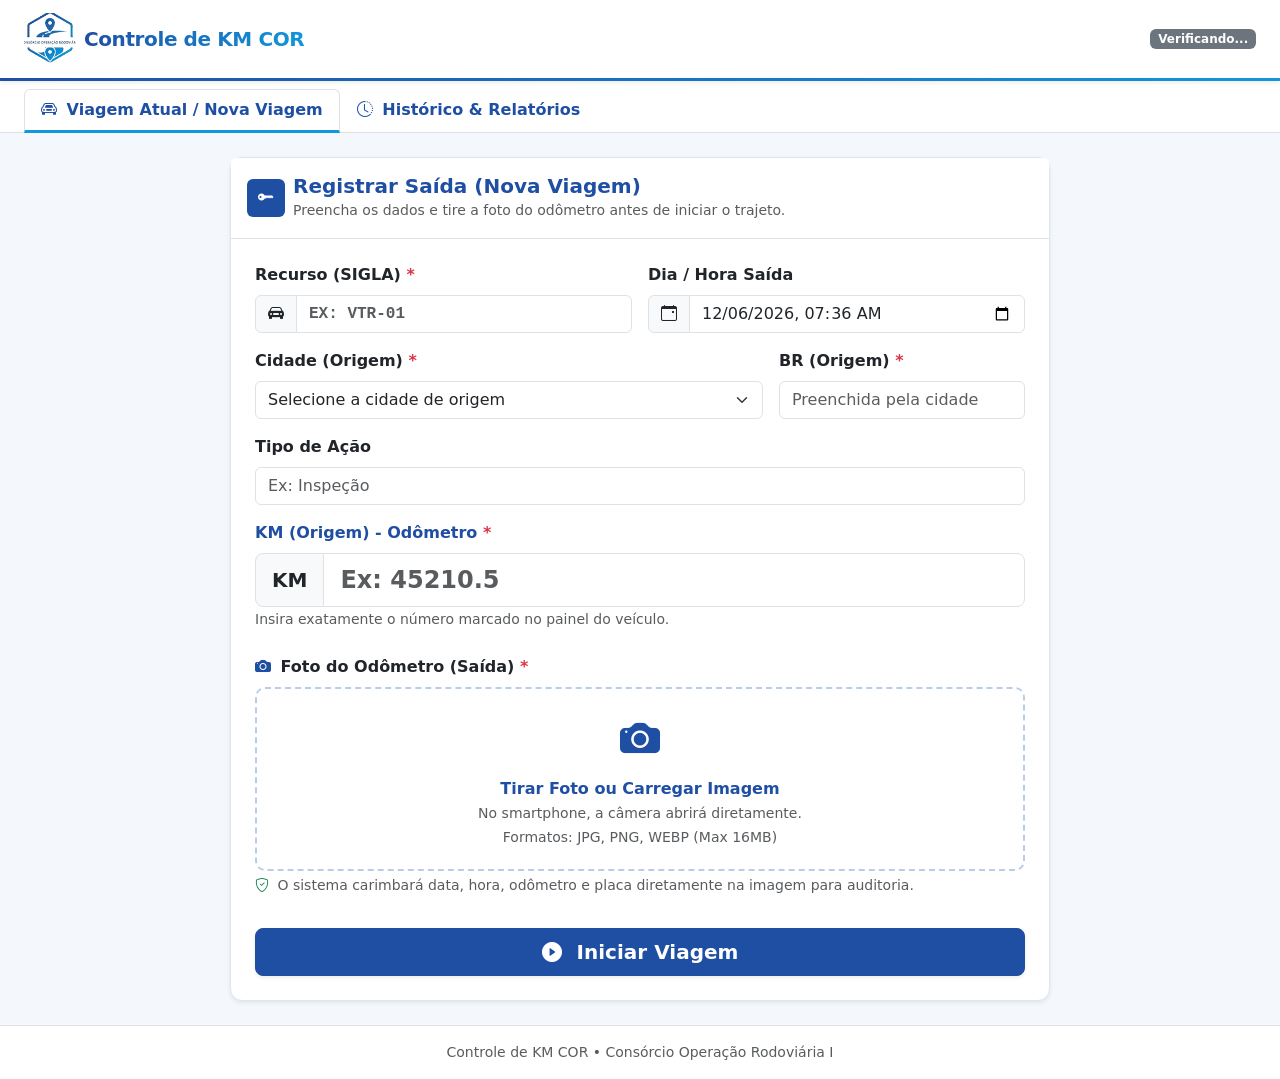
==== commit 951f8e4a: "APPFROTA CORRIGIDO NEW" ====
--- a/templates/index.html
+++ b/templates/index.html
@@ -168,11 +168,40 @@
                             <div class="row g-3 mb-3">
                                 <div class="col-md-8">
                                     <label class="form-label fw-semibold">Cidade (Origem) <span class="text-danger">*</span></label>
-                                    <input type="text" class="form-control" name="origin_city" id="startOriginCity" placeholder="Ex: Feira de Santana" required>
+                                    <select class="form-select" name="origin_city" id="startOriginCity" required>
+                                        <option value="" selected disabled>Selecione a cidade de origem</option>
+                                        <option>Salvador</option>
+                                        <option>Simões Filho</option>
+                                        <option>Candeias</option>
+                                        <option>São Sebastião do Passé</option>
+                                        <option>Amélia Rodrigues</option>
+                                        <option>Terra Nova</option>
+                                        <option>Conceição do Jacuípe</option>
+                                        <option>Feira de Santana</option>
+                                        <option>Antônio Cardoso</option>
+                                        <option>Santo Estêvão</option>
+                                        <option>Rafael Jambeiro</option>
+                                        <option>Itatim</option>
+                                        <option>Milagres</option>
+                                        <option>Brejões</option>
+                                        <option>Nova Itarana</option>
+                                        <option>Santa Inês</option>
+                                        <option>Irajuba</option>
+                                        <option>Jaguaquara</option>
+                                        <option>Jequié</option>
+                                        <option>Manoel Vitorino</option>
+                                        <option>Boa Nova</option>
+                                        <option>Poções</option>
+                                        <option>Planalto</option>
+                                        <option>Vitória da Conquista</option>
+                                        <option>Encruzilhada</option>
+                                        <option>Cândido Sales</option>
+                                        <option>Divisa Alegre</option>
+                                    </select>
                                 </div>
                                 <div class="col-md-4">
                                     <label class="form-label fw-semibold">BR (Origem) <span class="text-danger">*</span></label>
-                                    <input type="text" class="form-control" name="origin_br" id="startOriginBr" placeholder="Ex: 116" required>
+                                    <input type="text" class="form-control" name="origin_br" id="startOriginBr" placeholder="Preenchida pela cidade" readonly required>
                                 </div>
                             </div>
 
